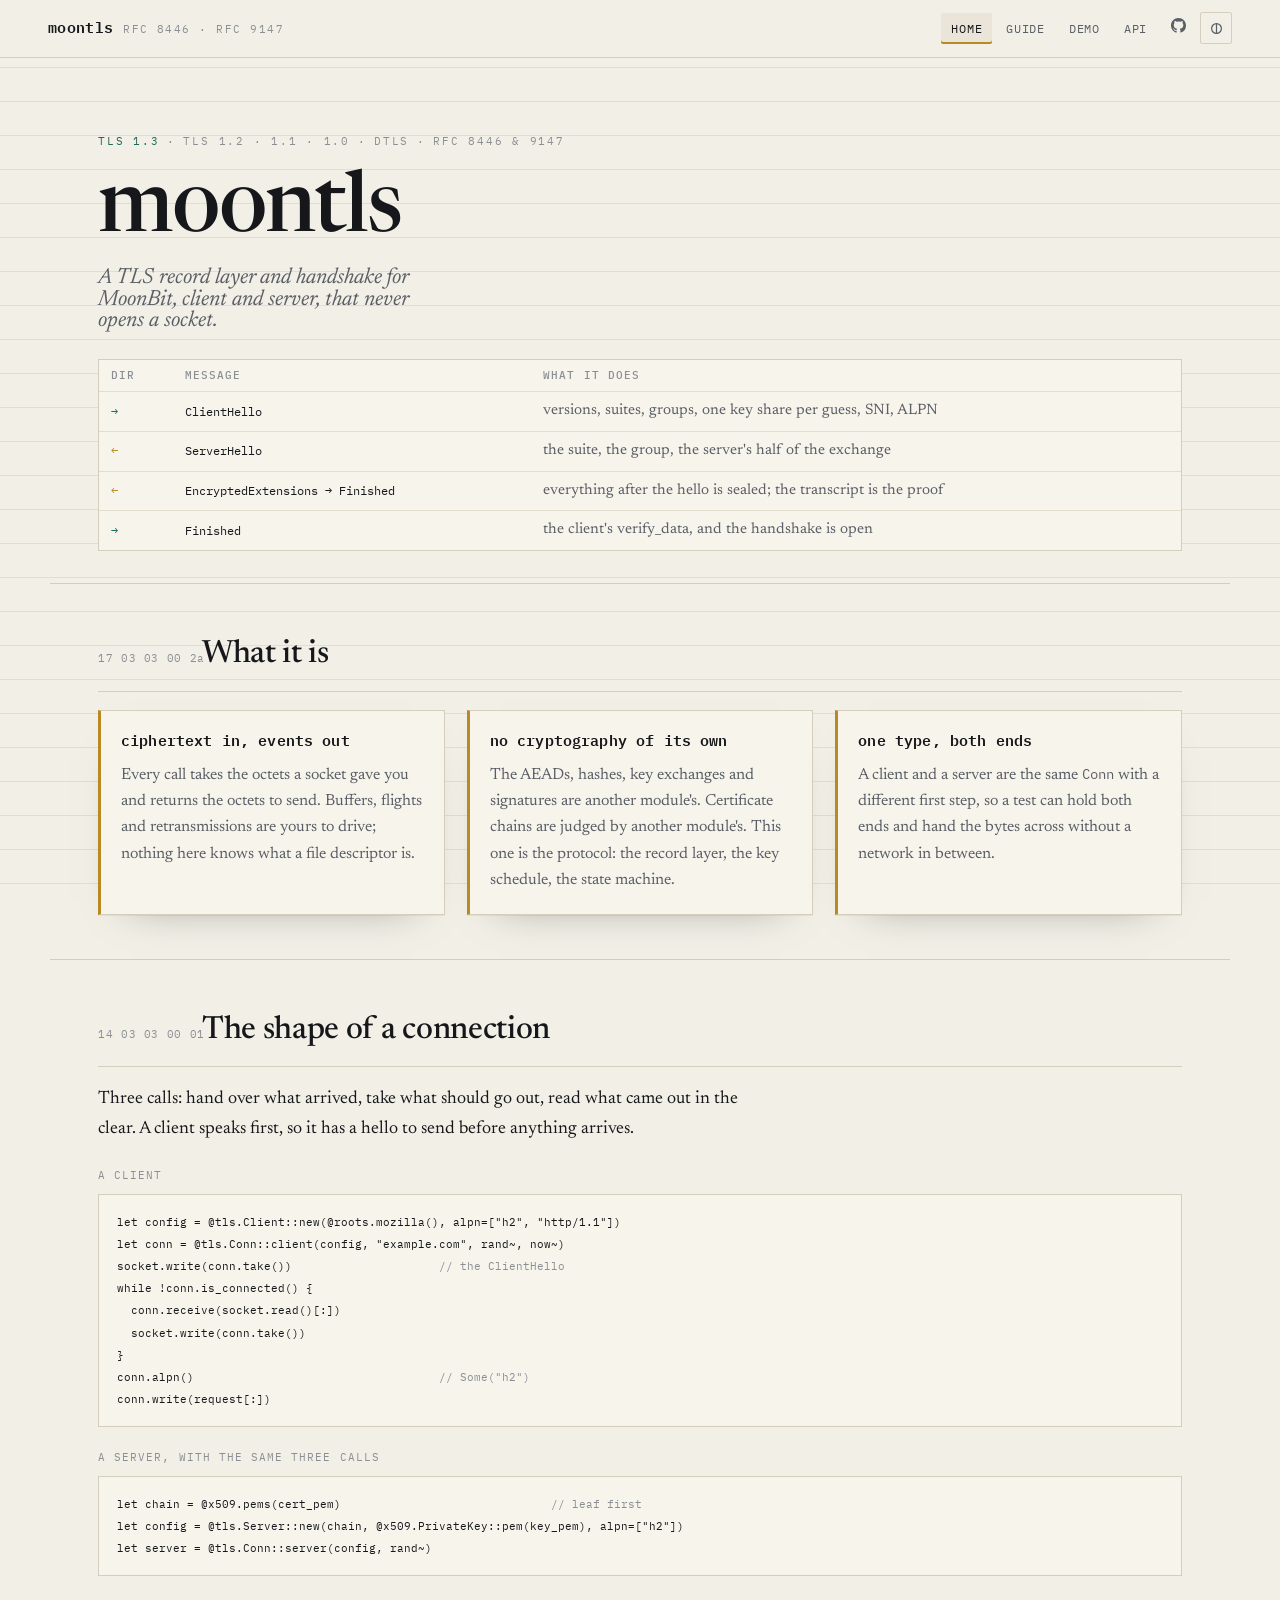
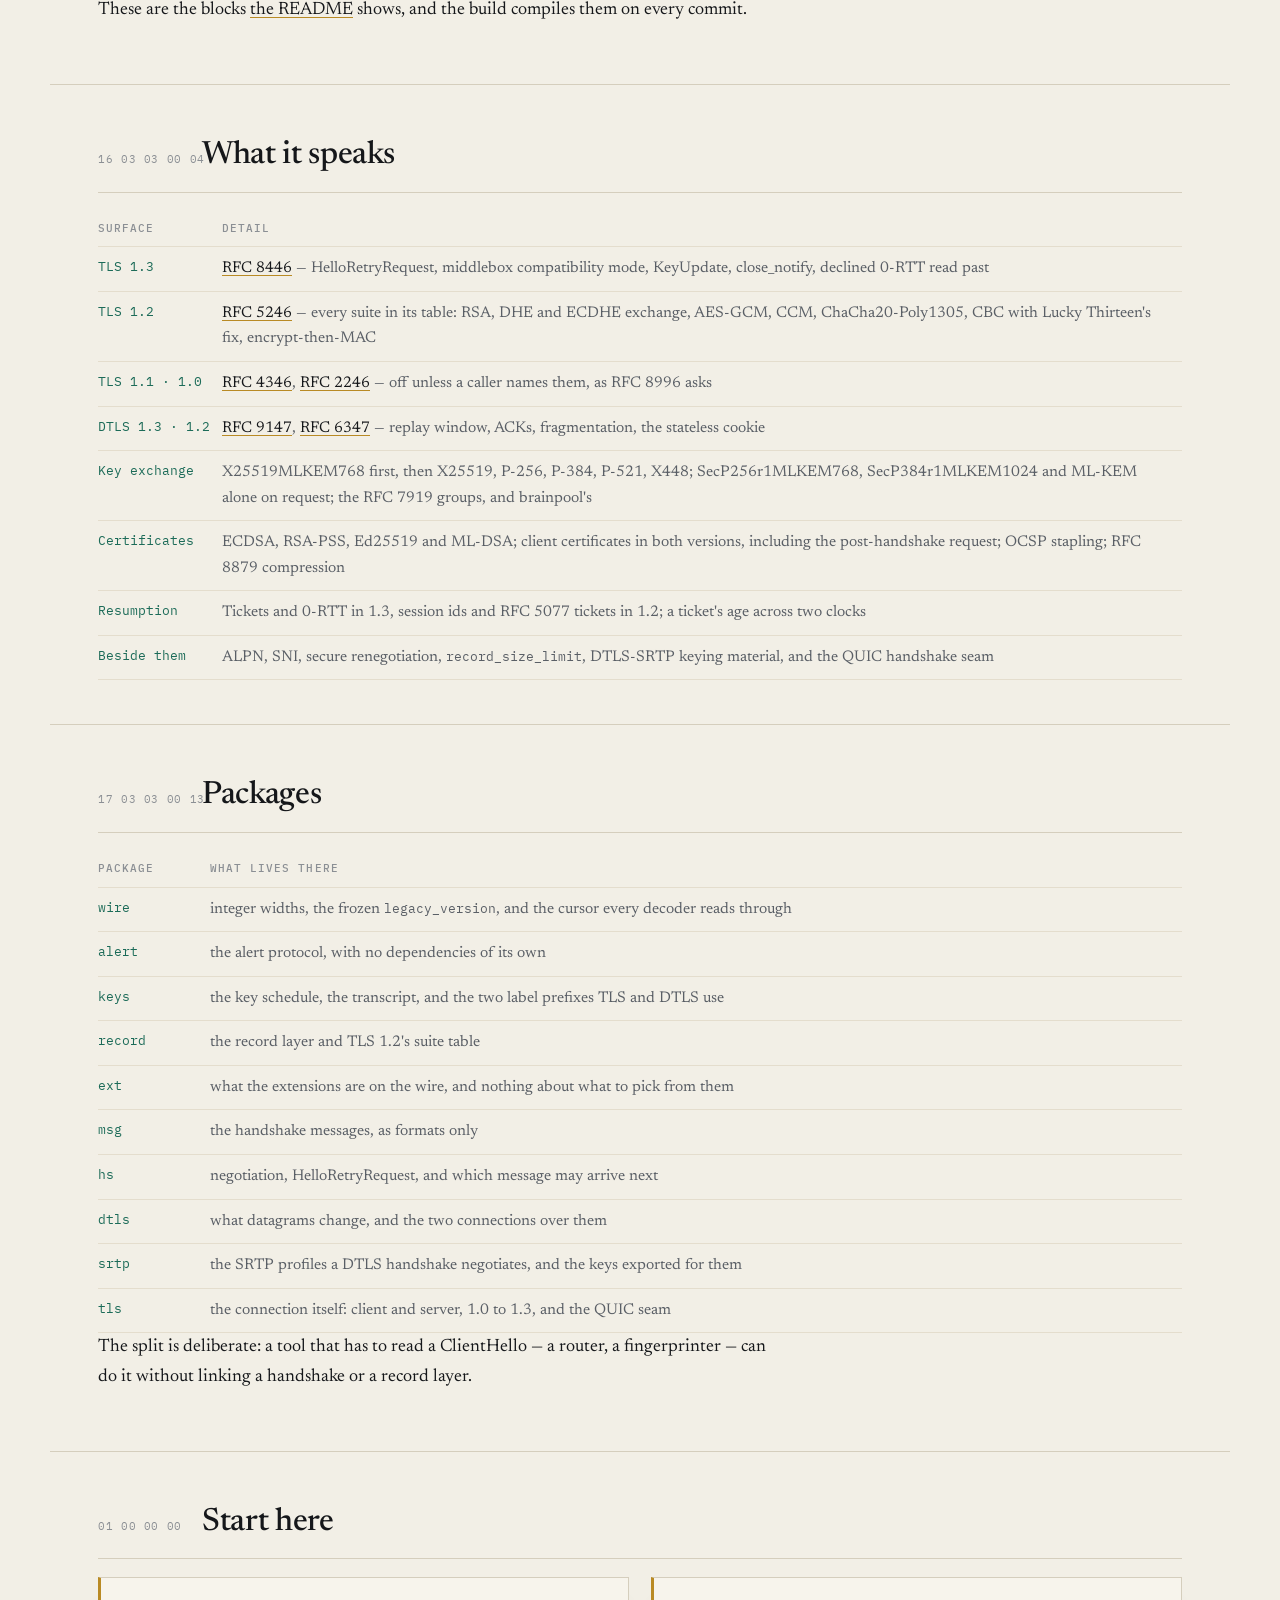
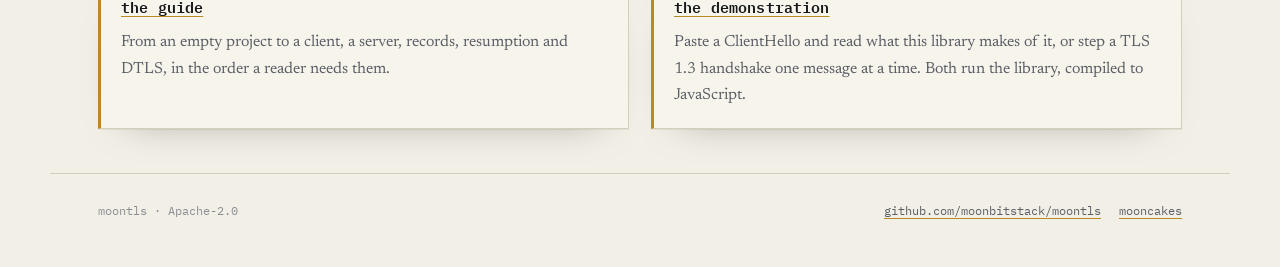
==== docs/index.html @ af24d04d "feat(moontls): the documentation site, five pieces, with the library running in the page. The site i" ====
<!DOCTYPE html>
<html lang="en">
<head>
<meta charset="utf-8">
<meta name="viewport" content="width=device-width, initial-scale=1">
<title>moontls — TLS 1.3, TLS 1.2 and DTLS in MoonBit</title>
<meta name="description" content="TLS 1.3, TLS 1.2, TLS 1.1 and 1.0, and DTLS 1.3 and 1.2 as a state machine for MoonBit: ciphertext in, ciphertext out, no sockets.">
<link rel="icon" href="assets/favicon.svg" type="image/svg+xml">
<link rel="stylesheet" href="assets/css/record.css">
</head>
<body>

<header class="masthead">
  <a class="brand" href="index.html"><b>moontls</b><span>RFC 8446 · RFC 9147</span></a>
  <nav>
    <a href="index.html" aria-current="page">Home</a>
    <a href="guide.html">Guide</a>
    <a href="demo.html">Demo</a>
    <a href="api.html">API</a>
    <a href="https://github.com/moonbitstack/moontls" aria-label="The repository on GitHub">
      <svg width="15" height="15" viewBox="0 0 16 16" fill="currentColor" aria-hidden="true"><path d="M8 0C3.58 0 0 3.58 0 8c0 3.54 2.29 6.53 5.47 7.59.4.07.55-.17.55-.38 0-.19-.01-.82-.01-1.49-2.01.37-2.53-.49-2.69-.94-.09-.23-.48-.94-.82-1.13-.28-.15-.68-.52-.01-.53.63-.01 1.08.58 1.23.82.72 1.21 1.87.87 2.33.66.07-.52.28-.87.51-1.07-1.78-.2-3.64-.89-3.64-3.95 0-.87.31-1.59.82-2.15-.08-.2-.36-1.02.08-2.12 0 0 .67-.21 2.2.82a7.4 7.4 0 0 1 2-.27c.68 0 1.36.09 2 .27 1.53-1.04 2.2-.82 2.2-.82.44 1.1.16 1.92.08 2.12.51.56.82 1.27.82 2.15 0 3.07-1.87 3.75-3.65 3.95.29.25.54.73.54 1.48 0 1.07-.01 1.93-.01 2.2 0 .21.15.46.55.38A7.995 7.995 0 0 0 16 8c0-4.42-3.58-8-8-8Z"/></svg>
    </a>
    <button class="icon-button" data-theme-toggle aria-label="Switch the theme" title="Theme">
      <svg width="15" height="15" viewBox="0 0 16 16" fill="none" stroke="currentColor" stroke-width="1.3" aria-hidden="true"><circle cx="8" cy="8" r="5.2"/><path d="M8 2.8v10.4"/></svg>
    </button>
  </nav>
</header>

<main>

<div class="lede">
  <p class="eyebrow"><em>TLS 1.3</em><span class="dot">·</span>TLS 1.2 · 1.1 · 1.0<span class="dot">·</span>DTLS<span class="dot">·</span>RFC 8446 &amp; 9147</p>
  <h1>moontls
    <small>A TLS record layer and handshake for MoonBit, client and server, that never opens a socket.</small>
  </h1>

  <div class="strip">
    <table>
      <thead><tr><th>Dir</th><th>Message</th><th>What it does</th></tr></thead>
      <tbody>
        <tr><td class="dir">→</td><td>ClientHello</td><td class="what">versions, suites, groups, one key share per guess, SNI, ALPN</td></tr>
        <tr><td class="dir back">←</td><td>ServerHello</td><td class="what">the suite, the group, the server's half of the exchange</td></tr>
        <tr><td class="dir back">←</td><td>EncryptedExtensions → Finished</td><td class="what">everything after the hello is sealed; the transcript is the proof</td></tr>
        <tr><td class="dir">→</td><td>Finished</td><td class="what">the client's verify_data, and the handshake is open</td></tr>
      </tbody>
    </table>
  </div>
</div>

<section class="rule">
  <h2><span class="octets">17 03 03 00 2a</span>What it is</h2>
  <div class="grid three">
    <div class="card">
      <h3>ciphertext in, events out</h3>
      <p>Every call takes the octets a socket gave you and returns the octets to send. Buffers, flights and
      retransmissions are yours to drive; nothing here knows what a file descriptor is.</p>
    </div>
    <div class="card">
      <h3>no cryptography of its own</h3>
      <p>The AEADs, hashes, key exchanges and signatures are another module's. Certificate chains are judged
      by another module's. This one is the protocol: the record layer, the key schedule, the state machine.</p>
    </div>
    <div class="card">
      <h3>one type, both ends</h3>
      <p>A client and a server are the same <code>Conn</code> with a different first step, so a test can hold
      both ends and hand the bytes across without a network in between.</p>
    </div>
  </div>
</section>

<section class="rule">
  <h2><span class="octets">14 03 03 00 01</span>The shape of a connection</h2>
  <p class="prose">Three calls: hand over what arrived, take what should go out, read what came out in the clear.
  A client speaks first, so it has a hello to send before anything arrives.</p>

  <p class="caption">a client</p>
<pre class="code mbt"><code>let config = @tls.Client::new(@roots.mozilla(), alpn=["h2", "http/1.1"])
let conn = @tls.Conn::client(config, "example.com", rand~, now~)
socket.write(conn.take())                     <span class="c">// the ClientHello</span>
while !conn.is_connected() {
  conn.receive(socket.read()[:])
  socket.write(conn.take())
}
conn.alpn()                                   <span class="c">// Some("h2")</span>
conn.write(request[:])</code></pre>

  <p class="caption">a server, with the same three calls</p>
<pre class="code mbt"><code>let chain = @x509.pems(cert_pem)                              <span class="c">// leaf first</span>
let config = @tls.Server::new(chain, @x509.PrivateKey::pem(key_pem), alpn=["h2"])
let server = @tls.Conn::server(config, rand~)</code></pre>

  <p class="prose">These are the blocks <a href="https://github.com/moonbitstack/moontls#readme">the README</a>
  shows, and the build compiles them on every commit.</p>
</section>

<section class="rule">
  <h2><span class="octets">16 03 03 00 04</span>What it speaks</h2>
  <table class="capabilities">
    <thead><tr><th>Surface</th><th>Detail</th></tr></thead>
    <tbody>
      <tr><td>TLS 1.3</td><td><a href="https://www.rfc-editor.org/rfc/rfc8446">RFC 8446</a> — HelloRetryRequest, middlebox compatibility mode, KeyUpdate, close_notify, declined 0-RTT read past</td></tr>
      <tr><td>TLS 1.2</td><td><a href="https://www.rfc-editor.org/rfc/rfc5246">RFC 5246</a> — every suite in its table: RSA, DHE and ECDHE exchange, AES-GCM, CCM, ChaCha20-Poly1305, CBC with Lucky Thirteen's fix, encrypt-then-MAC</td></tr>
      <tr><td>TLS 1.1 · 1.0</td><td><a href="https://www.rfc-editor.org/rfc/rfc4346">RFC 4346</a>, <a href="https://www.rfc-editor.org/rfc/rfc2246">RFC 2246</a> — off unless a caller names them, as RFC 8996 asks</td></tr>
      <tr><td>DTLS 1.3 · 1.2</td><td><a href="https://www.rfc-editor.org/rfc/rfc9147">RFC 9147</a>, <a href="https://www.rfc-editor.org/rfc/rfc6347">RFC 6347</a> — replay window, ACKs, fragmentation, the stateless cookie</td></tr>
      <tr><td>Key exchange</td><td>X25519MLKEM768 first, then X25519, P-256, P-384, P-521, X448; SecP256r1MLKEM768, SecP384r1MLKEM1024 and ML-KEM alone on request; the RFC 7919 groups, and brainpool's</td></tr>
      <tr><td>Certificates</td><td>ECDSA, RSA-PSS, Ed25519 and ML-DSA; client certificates in both versions, including the post-handshake request; OCSP stapling; RFC 8879 compression</td></tr>
      <tr><td>Resumption</td><td>Tickets and 0-RTT in 1.3, session ids and RFC 5077 tickets in 1.2; a ticket's age across two clocks</td></tr>
      <tr><td>Beside them</td><td>ALPN, SNI, secure renegotiation, <code>record_size_limit</code>, DTLS-SRTP keying material, and the QUIC handshake seam</td></tr>
    </tbody>
  </table>
</section>

<section class="rule">
  <h2><span class="octets">17 03 03 00 13</span>Packages</h2>
  <table class="capabilities">
    <thead><tr><th>Package</th><th>What lives there</th></tr></thead>
    <tbody>
      <tr><td>wire</td><td>integer widths, the frozen <code>legacy_version</code>, and the cursor every decoder reads through</td></tr>
      <tr><td>alert</td><td>the alert protocol, with no dependencies of its own</td></tr>
      <tr><td>keys</td><td>the key schedule, the transcript, and the two label prefixes TLS and DTLS use</td></tr>
      <tr><td>record</td><td>the record layer and TLS 1.2's suite table</td></tr>
      <tr><td>ext</td><td>what the extensions are on the wire, and nothing about what to pick from them</td></tr>
      <tr><td>msg</td><td>the handshake messages, as formats only</td></tr>
      <tr><td>hs</td><td>negotiation, HelloRetryRequest, and which message may arrive next</td></tr>
      <tr><td>dtls</td><td>what datagrams change, and the two connections over them</td></tr>
      <tr><td>srtp</td><td>the SRTP profiles a DTLS handshake negotiates, and the keys exported for them</td></tr>
      <tr><td>tls</td><td>the connection itself: client and server, 1.0 to 1.3, and the QUIC seam</td></tr>
    </tbody>
  </table>
  <p class="prose">The split is deliberate: a tool that has to read a ClientHello — a router, a fingerprinter —
  can do it without linking a handshake or a record layer.</p>
</section>

<section class="rule">
  <h2><span class="octets">01 00 00 00</span>Start here</h2>
  <div class="grid two">
    <div class="card">
      <h3><a href="guide.html">the guide</a></h3>
      <p>From an empty project to a client, a server, records, resumption and DTLS, in the order a reader
      needs them.</p>
    </div>
    <div class="card">
      <h3><a href="demo.html">the demonstration</a></h3>
      <p>Paste a ClientHello and read what this library makes of it, or step a TLS 1.3 handshake one message
      at a time. Both run the library, compiled to JavaScript.</p>
    </div>
  </div>
</section>

</main>

<footer>
  <span>moontls · Apache-2.0</span>
  <span class="sep"></span>
  <a href="https://github.com/moonbitstack/moontls">github.com/moonbitstack/moontls</a>
  <a href="https://mooncakes.io/docs/moonbitstack/moontls">mooncakes</a>
</footer>

<script src="assets/js/site.js"></script>
</body>
</html>
---- docs/assets/css/record.css ----
/* moontls — the record ledger.
   A page set like a specification: ruled paper, octets in the margin, one accent for what a key
   establishes and one for what an alert refuses. */

@import url("https://fonts.googleapis.com/css2?family=Newsreader:ital,opsz,wght@0,6..72,300;0,6..72,400;0,6..72,500;0,6..72,600;1,6..72,400&family=IBM+Plex+Mono:wght@400;500;600&display=swap");

:root {
  --paper: #f2efe6;
  --paper-2: #eae5d8;
  --panel: #f7f4ec;
  --ink: #15171a;
  --ink-soft: #5a5f66;
  --ink-faint: #8b8f94;
  --rule: #d5cebd;
  --rule-soft: #e4ddcd;
  --key: #1c6b58;
  --key-wash: #dde8e2;
  --alert: #a8432b;
  --alert-wash: #f0e0d8;
  --mark: #b98a24;
  --shadow: 0 1px 0 rgba(21, 23, 26, 0.06), 0 18px 40px -32px rgba(21, 23, 26, 0.5);
  --serif: "Newsreader", Georgia, "Times New Roman", serif;
  --mono: "IBM Plex Mono", ui-monospace, SFMono-Regular, Menlo, monospace;
  --measure: 68ch;
}

@media (prefers-color-scheme: dark) {
  :root {
    --paper: #0c0e11;
    --paper-2: #111419;
    --panel: #14171c;
    --ink: #e8e5dd;
    --ink-soft: #a3a9b1;
    --ink-faint: #6f757d;
    --rule: #22262d;
    --rule-soft: #1a1e24;
    --key: #5cc2a2;
    --key-wash: #14261f;
    --alert: #e0856d;
    --alert-wash: #2a1a16;
    --mark: #d6a544;
    --shadow: 0 1px 0 rgba(0, 0, 0, 0.5), 0 22px 50px -34px rgba(0, 0, 0, 0.9);
  }
}

html[data-theme="light"] {
  --paper: #f2efe6;
  --paper-2: #eae5d8;
  --panel: #f7f4ec;
  --ink: #15171a;
  --ink-soft: #5a5f66;
  --ink-faint: #8b8f94;
  --rule: #d5cebd;
  --rule-soft: #e4ddcd;
  --key: #1c6b58;
  --key-wash: #dde8e2;
  --alert: #a8432b;
  --alert-wash: #f0e0d8;
  --mark: #b98a24;
  --shadow: 0 1px 0 rgba(21, 23, 26, 0.06), 0 18px 40px -32px rgba(21, 23, 26, 0.5);
}

html[data-theme="dark"] {
  --paper: #0c0e11;
  --paper-2: #111419;
  --panel: #14171c;
  --ink: #e8e5dd;
  --ink-soft: #a3a9b1;
  --ink-faint: #6f757d;
  --rule: #22262d;
  --rule-soft: #1a1e24;
  --key: #5cc2a2;
  --key-wash: #14261f;
  --alert: #e0856d;
  --alert-wash: #2a1a16;
  --mark: #d6a544;
  --shadow: 0 1px 0 rgba(0, 0, 0, 0.5), 0 22px 50px -34px rgba(0, 0, 0, 0.9);
}

* { box-sizing: border-box; }

/* The rules are a fixed backdrop rather than the body's own background: a panel that covers them
   should, and a body background would be painted below every one of them anyway. */
body::before {
  content: "";
  position: fixed;
  inset: 0;
  z-index: -1;
  pointer-events: none;
  background-image: linear-gradient(
    to bottom,
    color-mix(in srgb, var(--rule) 55%, transparent) 1px,
    transparent 1px
  );
  background-size: 100% 34px;
  background-position: 0 -1px;
}

html {
  background: var(--paper);
  color: var(--ink);
  scroll-behavior: smooth;
}

@media (prefers-reduced-motion: reduce) {
  html { scroll-behavior: auto; }
  * { animation-duration: 0.001ms !important; transition-duration: 0.001ms !important; }
}

body {
  margin: 0;
  font-family: var(--serif);
  font-size: 18px;
  line-height: 1.65;
  font-optical-sizing: auto;
  text-rendering: optimizeLegibility;
}

html, button, input, textarea, select, pre, code { font-variant-ligatures: no-contextual; }

a { color: var(--ink); text-decoration-color: var(--mark); text-underline-offset: 3px; }
a:hover { color: var(--key); }

code, pre, .mono { font-family: var(--mono); font-size: 0.86em; }

/* ---------------------------------------------------------------- the shell */

.masthead {
  position: sticky;
  top: 0;
  z-index: 20;
  display: flex;
  align-items: center;
  gap: 18px;
  padding: 12px clamp(16px, 4vw, 48px);
  border-bottom: 1px solid var(--rule);
  background: color-mix(in srgb, var(--paper) 88%, transparent);
  backdrop-filter: blur(10px);
}

.brand {
  display: flex;
  align-items: baseline;
  gap: 10px;
  text-decoration: none;
  color: var(--ink);
  margin-right: auto;
}

.brand b {
  font-family: var(--mono);
  font-weight: 600;
  font-size: 15px;
  letter-spacing: 0.02em;
}

.brand span {
  font-family: var(--mono);
  font-size: 10.5px;
  letter-spacing: 0.14em;
  text-transform: uppercase;
  color: var(--ink-faint);
}

.masthead nav { display: flex; gap: 4px; align-items: center; }

.masthead nav a {
  font-family: var(--mono);
  font-size: 12px;
  letter-spacing: 0.06em;
  text-transform: uppercase;
  text-decoration: none;
  color: var(--ink-soft);
  padding: 6px 10px;
  border-radius: 2px;
}

.masthead nav a:hover, .masthead nav a[aria-current="page"] {
  color: var(--ink);
  background: var(--paper-2);
}

.masthead nav a[aria-current="page"] { box-shadow: inset 0 -2px 0 var(--mark); }

.icon-button {
  display: inline-grid;
  place-items: center;
  width: 32px;
  height: 32px;
  padding: 0;
  border: 1px solid var(--rule);
  border-radius: 2px;
  background: transparent;
  color: var(--ink-soft);
  cursor: pointer;
}

.icon-button:hover { color: var(--ink); border-color: var(--ink-faint); }
.icon-button svg { display: block; }

/* ---------------------------------------------------------------- the page */

main { display: block; }

.lede {
  max-width: 1180px;
  margin: 0 auto;
  padding: clamp(28px, 6vw, 72px) clamp(16px, 4vw, 48px) 24px;
}

.eyebrow {
  font-family: var(--mono);
  font-size: 11px;
  line-height: 2;
  letter-spacing: 0.16em;
  text-transform: uppercase;
  color: var(--ink-faint);
  display: block;
  max-width: 78ch;
}

.eyebrow em {
  font-style: normal;
  color: var(--key);
}

.eyebrow .dot { color: var(--ink-faint); margin: 0 0.7em; }

h1 {
  font-size: clamp(42px, 8vw, 84px);
  line-height: 0.98;
  font-weight: 500;
  letter-spacing: -0.02em;
  margin: 18px 0 0;
}

h1 small {
  display: block;
  font-size: clamp(17px, 2.2vw, 22px);
  font-weight: 400;
  font-style: italic;
  color: var(--ink-soft);
  margin-top: 16px;
  letter-spacing: 0;
  max-width: 30ch;
}

section {
  max-width: 1180px;
  margin: 0 auto;
  padding: 44px clamp(16px, 4vw, 48px);
}

.rule { border-top: 1px solid var(--rule); }

h2 {
  display: grid;
  grid-template-columns: 96px minmax(0, 1fr);
  align-items: baseline;
  gap: 8px;
  font-size: clamp(24px, 3.4vw, 32px);
  font-weight: 500;
  letter-spacing: -0.01em;
  margin: 0 0 18px;
  border-bottom: 1px solid var(--rule);
  padding-bottom: 10px;
}

h2 .octets {
  font-family: var(--mono);
  font-size: 10.5px;
  letter-spacing: 0.06em;
  color: var(--ink-faint);
  font-weight: 400;
  white-space: nowrap;
}

h3 {
  font-size: 19px;
  font-weight: 600;
  margin: 26px 0 8px;
}

p { margin: 0 0 14px; max-width: var(--measure); }

.prose { max-width: var(--measure); }

.grid { display: grid; gap: 22px; }
.grid.two { grid-template-columns: repeat(auto-fit, minmax(300px, 1fr)); }
.grid.three { grid-template-columns: repeat(auto-fit, minmax(240px, 1fr)); }

.card {
  border: 1px solid var(--rule);
  border-left: 3px solid var(--mark);
  background: var(--panel);
  padding: 18px 20px 6px;
  box-shadow: var(--shadow);
}

.card h3 { margin-top: 0; font-size: 15px; font-family: var(--mono); letter-spacing: 0.01em; }
.card p { font-size: 16px; color: var(--ink-soft); max-width: none; }

/* ---------------------------------------------------------------- the handshake strip */

.strip {
  margin: 26px 0 8px;
  border: 1px solid var(--rule);
  background: var(--panel);
  overflow-x: auto;
}

.strip table { width: 100%; border-collapse: collapse; font-family: var(--mono); font-size: 12px; }
.strip th, .strip td { text-align: left; padding: 7px 12px; border-bottom: 1px solid var(--rule-soft); white-space: nowrap; }
.strip th { font-weight: 500; color: var(--ink-faint); font-size: 10.5px; letter-spacing: 0.1em; text-transform: uppercase; }
.strip tr:last-child td { border-bottom: 0; }
.strip td.dir { color: var(--key); }
.strip td.dir.back { color: var(--mark); }
.strip td.what { font-family: var(--serif); font-size: 15px; white-space: normal; color: var(--ink-soft); }

/* ---------------------------------------------------------------- code */

.code {
  position: relative;
  margin: 16px 0 20px;
  border: 1px solid var(--rule);
  background: var(--panel);
  overflow-x: auto;
  padding: 16px 18px;
  font-family: var(--mono);
  font-size: 13px;
  line-height: 1.7;
  color: var(--ink);
  tab-size: 2;
}

.code .c { color: var(--ink-faint); }
.code .k { color: var(--key); }
.code .s { color: var(--alert); }

.caption {
  font-family: var(--mono);
  font-size: 10.5px;
  letter-spacing: 0.1em;
  text-transform: uppercase;
  color: var(--ink-faint);
  margin: 22px 0 -6px;
}

/* ---------------------------------------------------------------- the capability table */

.capabilities { width: 100%; border-collapse: collapse; font-size: 15.5px; }
.capabilities th, .capabilities td { text-align: left; padding: 9px 12px 9px 0; border-bottom: 1px solid var(--rule-soft); vertical-align: top; }
.capabilities th { font-family: var(--mono); font-size: 10.5px; letter-spacing: 0.1em; text-transform: uppercase; color: var(--ink-faint); font-weight: 500; }
.capabilities td:first-child { font-family: var(--mono); font-size: 13px; white-space: nowrap; color: var(--key); }
.capabilities td:last-child { color: var(--ink-soft); }

/* ---------------------------------------------------------------- the demonstration */

.demo-grid { display: grid; gap: 18px; grid-template-columns: minmax(0, 1fr) minmax(0, 1.1fr); align-items: start; }
@media (width <= 900px) { .demo-grid { grid-template-columns: minmax(0, 1fr); } }

textarea.hex {
  width: 100%;
  min-height: 180px;
  border: 1px solid var(--rule);
  background: var(--panel);
  color: var(--ink);
  font-family: var(--mono);
  font-size: 12px;
  line-height: 1.6;
  padding: 12px;
  resize: vertical;
  overflow-wrap: anywhere;
}

.controls { display: flex; gap: 10px; align-items: center; margin: 12px 0; flex-wrap: wrap; }

button.action {
  font-family: var(--mono);
  font-size: 12px;
  letter-spacing: 0.08em;
  text-transform: uppercase;
  padding: 9px 16px;
  border: 1px solid var(--ink);
  background: var(--ink);
  color: var(--paper);
  cursor: pointer;
}

button.action:hover { background: var(--key); border-color: var(--key); color: var(--paper); }
button.action.ghost { background: transparent; color: var(--ink); border-color: var(--rule); }
button.action.ghost:hover { border-color: var(--ink); background: var(--paper-2); color: var(--ink); }
button.action:disabled { opacity: 0.45; cursor: default; }

.result { border: 1px solid var(--rule); background: var(--panel); min-height: 180px; }
.result .head {
  display: flex;
  justify-content: space-between;
  gap: 12px;
  padding: 10px 14px;
  border-bottom: 1px solid var(--rule);
  font-family: var(--mono);
  font-size: 10.5px;
  letter-spacing: 0.1em;
  text-transform: uppercase;
  color: var(--ink-faint);
}
.result .body { padding: 6px 14px 12px; max-height: 460px; overflow: auto; }

.fact { display: grid; grid-template-columns: 132px minmax(0, 1fr); gap: 10px; padding: 6px 0; border-bottom: 1px dotted var(--rule); }
.fact:last-child { border-bottom: 0; }
.fact dt { font-family: var(--mono); font-size: 12px; color: var(--key); margin: 0; overflow-wrap: anywhere; }
.fact dd { margin: 0; font-size: 14.5px; color: var(--ink); overflow-wrap: anywhere; }
.fact dd .note { display: block; color: var(--ink-faint); font-size: 13px; font-family: var(--mono); }
.fact.bad dt { color: var(--alert); }

.trace { font-family: var(--mono); font-size: 12.5px; }
.trace .row { display: grid; grid-template-columns: 26px 26px minmax(0, 1fr) 78px 92px; gap: 6px; padding: 4px 0; border-bottom: 1px dotted var(--rule); align-items: baseline; }
.trace .row:last-child { border-bottom: 0; }
.trace .n { color: var(--ink-faint); font-size: 11px; }
.trace .arrow { color: var(--key); }
.trace .arrow.back { color: var(--mark); }
.trace .name { overflow-wrap: anywhere; }
.trace .size { color: var(--ink-faint); text-align: right; font-size: 11px; }
.trace .level { color: var(--ink-faint); font-size: 11px; }
.trace .keys { display: block; padding: 4px 0 4px 58px; color: var(--key); font-size: 11.5px; }
.trace .keys .row { border: 0; padding: 0; display: block; }
.trace .done { margin-top: 10px; padding-top: 8px; border-top: 1px solid var(--rule); color: var(--key); }

/* ---------------------------------------------------------------- the reference */

.api-shell {
  display: grid;
  grid-template-columns: 232px minmax(0, 1fr);
  gap: 34px;
  max-width: 1180px;
  margin: 0 auto;
  padding: 30px clamp(16px, 4vw, 48px) 80px;
  align-items: start;
}

@media (width <= 900px) { .api-shell { grid-template-columns: minmax(0, 1fr); } }

.api-nav { position: sticky; top: 66px; max-height: calc(100vh - 90px); overflow: auto; }
.api-nav h4 { font-family: var(--mono); font-size: 10.5px; letter-spacing: 0.12em; text-transform: uppercase; color: var(--ink-faint); margin: 18px 0 6px; font-weight: 500; }
.api-nav a { display: block; font-family: var(--mono); font-size: 12.5px; color: var(--ink-soft); text-decoration: none; padding: 3px 0; overflow-wrap: anywhere; }
.api-nav a:hover { color: var(--key); }

.pkg { margin-bottom: 54px; }
.pkg h3 { font-family: var(--mono); font-size: 17px; letter-spacing: 0; margin: 0 0 4px; }
.pkg h3 .tag { font-size: 10.5px; letter-spacing: 0.12em; text-transform: uppercase; color: var(--ink-faint); margin-left: 8px; }
.pkg .note { font-size: 15.5px; color: var(--ink-soft); border-left: 2px solid var(--rule); padding-left: 12px; margin: 0 0 18px; }
.api-group { font-family: var(--mono); font-size: 10.5px; letter-spacing: 0.14em; text-transform: uppercase; color: var(--ink-faint); margin: 26px 0 8px; padding-bottom: 5px; border-bottom: 1px solid var(--rule); }

.api-item { border-bottom: 1px solid var(--rule-soft); }
.api-item > summary {
  display: flex;
  gap: 10px;
  align-items: baseline;
  padding: 9px 4px;
  cursor: pointer;
  list-style: none;
  font-family: var(--mono);
  font-size: 13px;
  overflow-wrap: anywhere;
}
.api-item > summary::-webkit-details-marker { display: none; }
.api-item > summary:hover { background: var(--paper-2); }
.api-item .pm { color: var(--ink-faint); width: 10px; flex: none; }
.api-item[open] .pm::before { content: "−"; }
.api-item:not([open]) .pm::before { content: "+"; }
.api-item .decl { color: var(--ink); }
.api-item .badge {
  font-size: 9.5px;
  letter-spacing: 0.1em;
  text-transform: uppercase;
  color: var(--ink-faint);
  border: 1px solid var(--rule);
  padding: 1px 5px;
  margin-left: auto;
  flex: none;
}
.api-item .desc { padding: 2px 4px 14px 24px; }
.api-doc p { font-size: 15.5px; color: var(--ink-soft); max-width: 72ch; }
.api-doc code, .api-doc pre { font-size: 12.5px; background: var(--paper-2); padding: 1px 5px; }
.api-doc pre.eg { padding: 12px 14px; overflow-x: auto; border: 1px solid var(--rule); background: var(--panel); }
.api-doc pre.eg code { background: transparent; padding: 0; }
.api-fields { display: grid; grid-template-columns: minmax(120px, 200px) minmax(0, 1fr); gap: 4px 16px; margin: 8px 0; }
.api-fields dt { font-family: var(--mono); font-size: 12.5px; }
.api-fields dt .ty { color: var(--ink-faint); margin-left: 6px; font-size: 11.5px; }
.api-fields dd { margin: 0; font-size: 14.5px; color: var(--ink-soft); }
.derived { font-family: var(--mono); font-size: 11.5px; color: var(--ink-faint); padding-left: 24px; }
.derived code { color: var(--ink-soft); }
.api-stat { font-size: 15px; color: var(--ink-soft); border-left: 2px solid var(--mark); padding-left: 12px; }

/* ---------------------------------------------------------------- the footer */

footer {
  border-top: 1px solid var(--rule);
  padding: 28px clamp(16px, 4vw, 48px) 46px;
  font-family: var(--mono);
  font-size: 11.5px;
  color: var(--ink-faint);
  display: flex;
  gap: 18px;
  flex-wrap: wrap;
  align-items: center;
  max-width: 1180px;
  margin: 0 auto;
}
footer a { color: var(--ink-soft); }
footer .sep { flex: 1; }

/* ---------------------------------------------------------------- scrollbars
   Chrome drops `::-webkit-scrollbar` the moment `scrollbar-width` or `scrollbar-color` is set on
   the same element, and `scrollbar-color` inherits: the standard pair lives only in the branch
   that cannot see the pseudo-elements. */

@supports selector(::-webkit-scrollbar) {
  html::-webkit-scrollbar, .code::-webkit-scrollbar, .result .body::-webkit-scrollbar,
  .api-nav::-webkit-scrollbar, .strip::-webkit-scrollbar, textarea.hex::-webkit-scrollbar,
  body::-webkit-scrollbar, .api-doc pre.eg::-webkit-scrollbar {
    width: 10px;
    height: 10px;
  }
  html::-webkit-scrollbar-track, .code::-webkit-scrollbar-track, .result .body::-webkit-scrollbar-track,
  .api-nav::-webkit-scrollbar-track, .strip::-webkit-scrollbar-track,
  textarea.hex::-webkit-scrollbar-track, .api-doc pre.eg::-webkit-scrollbar-track {
    background: transparent;
  }
  html::-webkit-scrollbar-thumb {
    border-radius: 99px;
    border: 3px solid transparent;
    background-clip: content-box;
    background-color: color-mix(in srgb, var(--ink) 26%, transparent);
  }
  .code::-webkit-scrollbar-thumb, .result .body::-webkit-scrollbar-thumb,
  .api-nav::-webkit-scrollbar-thumb, .strip::-webkit-scrollbar-thumb,
  textarea.hex::-webkit-scrollbar-thumb, .api-doc pre.eg::-webkit-scrollbar-thumb {
    border-radius: 99px;
    border: 3px solid transparent;
    background-clip: content-box;
    background-color: color-mix(in srgb, var(--ink) 16%, transparent);
  }
  .code:hover::-webkit-scrollbar-thumb, .result .body:hover::-webkit-scrollbar-thumb,
  .api-nav:hover::-webkit-scrollbar-thumb, .strip:hover::-webkit-scrollbar-thumb,
  textarea.hex:hover::-webkit-scrollbar-thumb, .api-doc pre.eg:hover::-webkit-scrollbar-thumb {
    background-color: color-mix(in srgb, var(--ink) 34%, transparent);
  }
  /* The page's own bar hides its thumb at the top and shows it from the first scroll on; the
     track keeps its width either way, so nothing shifts when it appears. */
  html.at-top::-webkit-scrollbar-thumb { background: transparent; }
}

@supports not selector(::-webkit-scrollbar) {
  html { scrollbar-width: thin; scrollbar-color: color-mix(in srgb, var(--ink) 26%, transparent) transparent; }
  html.at-top { scrollbar-color: transparent transparent; }
  .code, .result .body, .api-nav, .strip, textarea.hex, .api-doc pre.eg {
    scrollbar-width: thin;
    scrollbar-color: color-mix(in srgb, var(--ink) 22%, transparent) transparent;
  }
}

::selection { background: var(--key-wash); color: var(--ink); }

/* ---------------------------------------------------------------- narrow screens */

@media (width <= 700px) {
  body { font-size: 17px; }
  /* Two rows rather than one: five links and a theme button do not fit beside the name at this
     width, and squeezing them is what makes a phone page scroll sideways. */
  .masthead { flex-wrap: wrap; row-gap: 4px; }
  .masthead nav {
    flex: 1 1 100%;
    min-width: 0;
    flex-wrap: wrap;
    justify-content: space-between;
  }
  h2 { grid-template-columns: minmax(0, 1fr); gap: 2px; }
  h2 .octets { order: -1; }
  .masthead { gap: 8px; padding: 10px 14px; }
  .lede h1 { font-size: clamp(34px, 12vw, 52px); }
  .brand span { display: none; }
  .masthead nav a { padding: 6px 7px; font-size: 11px; }
  /* Three columns on a phone: the strip wraps inside itself rather than scrolling sideways. */
  .strip table { font-size: 11px; table-layout: fixed; width: 100%; }
  .strip th, .strip td { white-space: normal; padding: 6px 8px; }
  .strip th:nth-child(1), .strip td:nth-child(1) { width: 34px; }
  .strip th:nth-child(2), .strip td:nth-child(2) { width: 40%; }
  .fact { grid-template-columns: minmax(0, 1fr); gap: 2px; }
  .trace .row { grid-template-columns: 20px 20px minmax(0, 1fr) 62px; }
  .trace .level { display: none; }
  .api-fields { grid-template-columns: minmax(0, 1fr); }
}
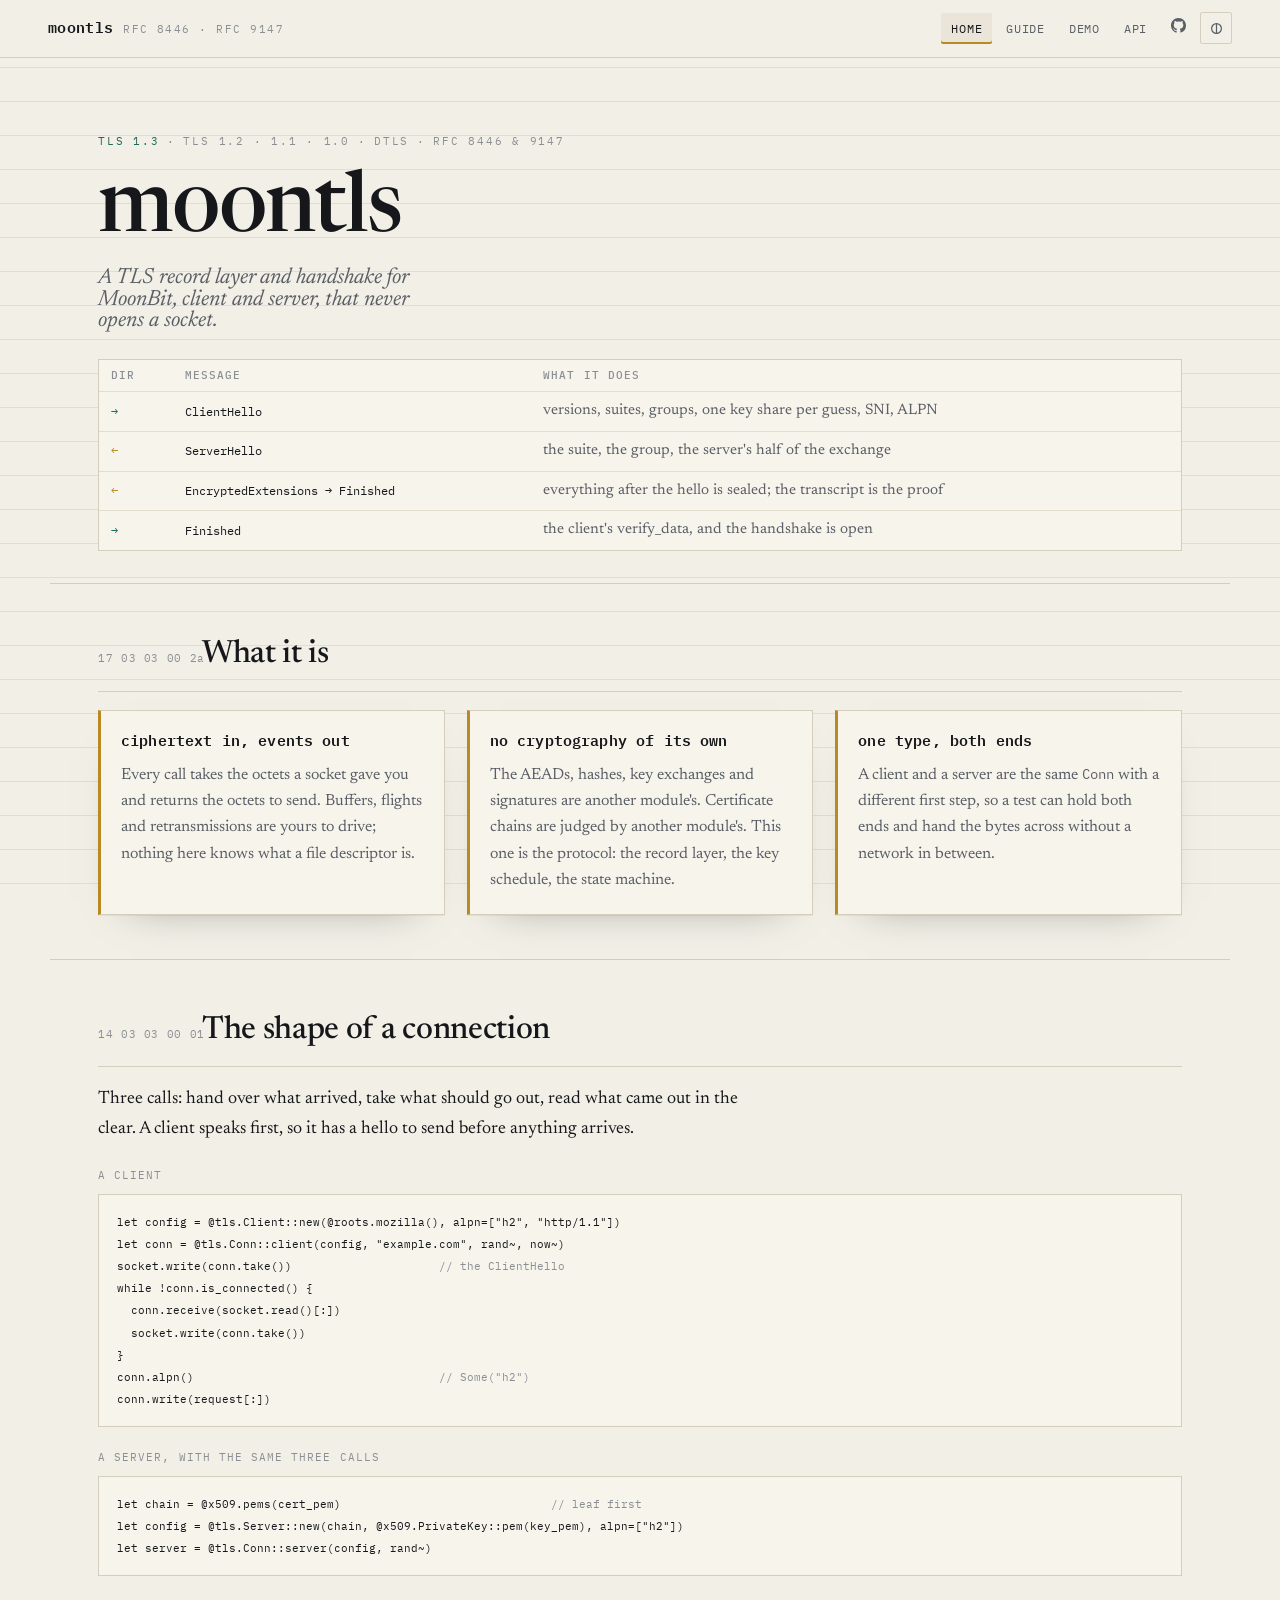
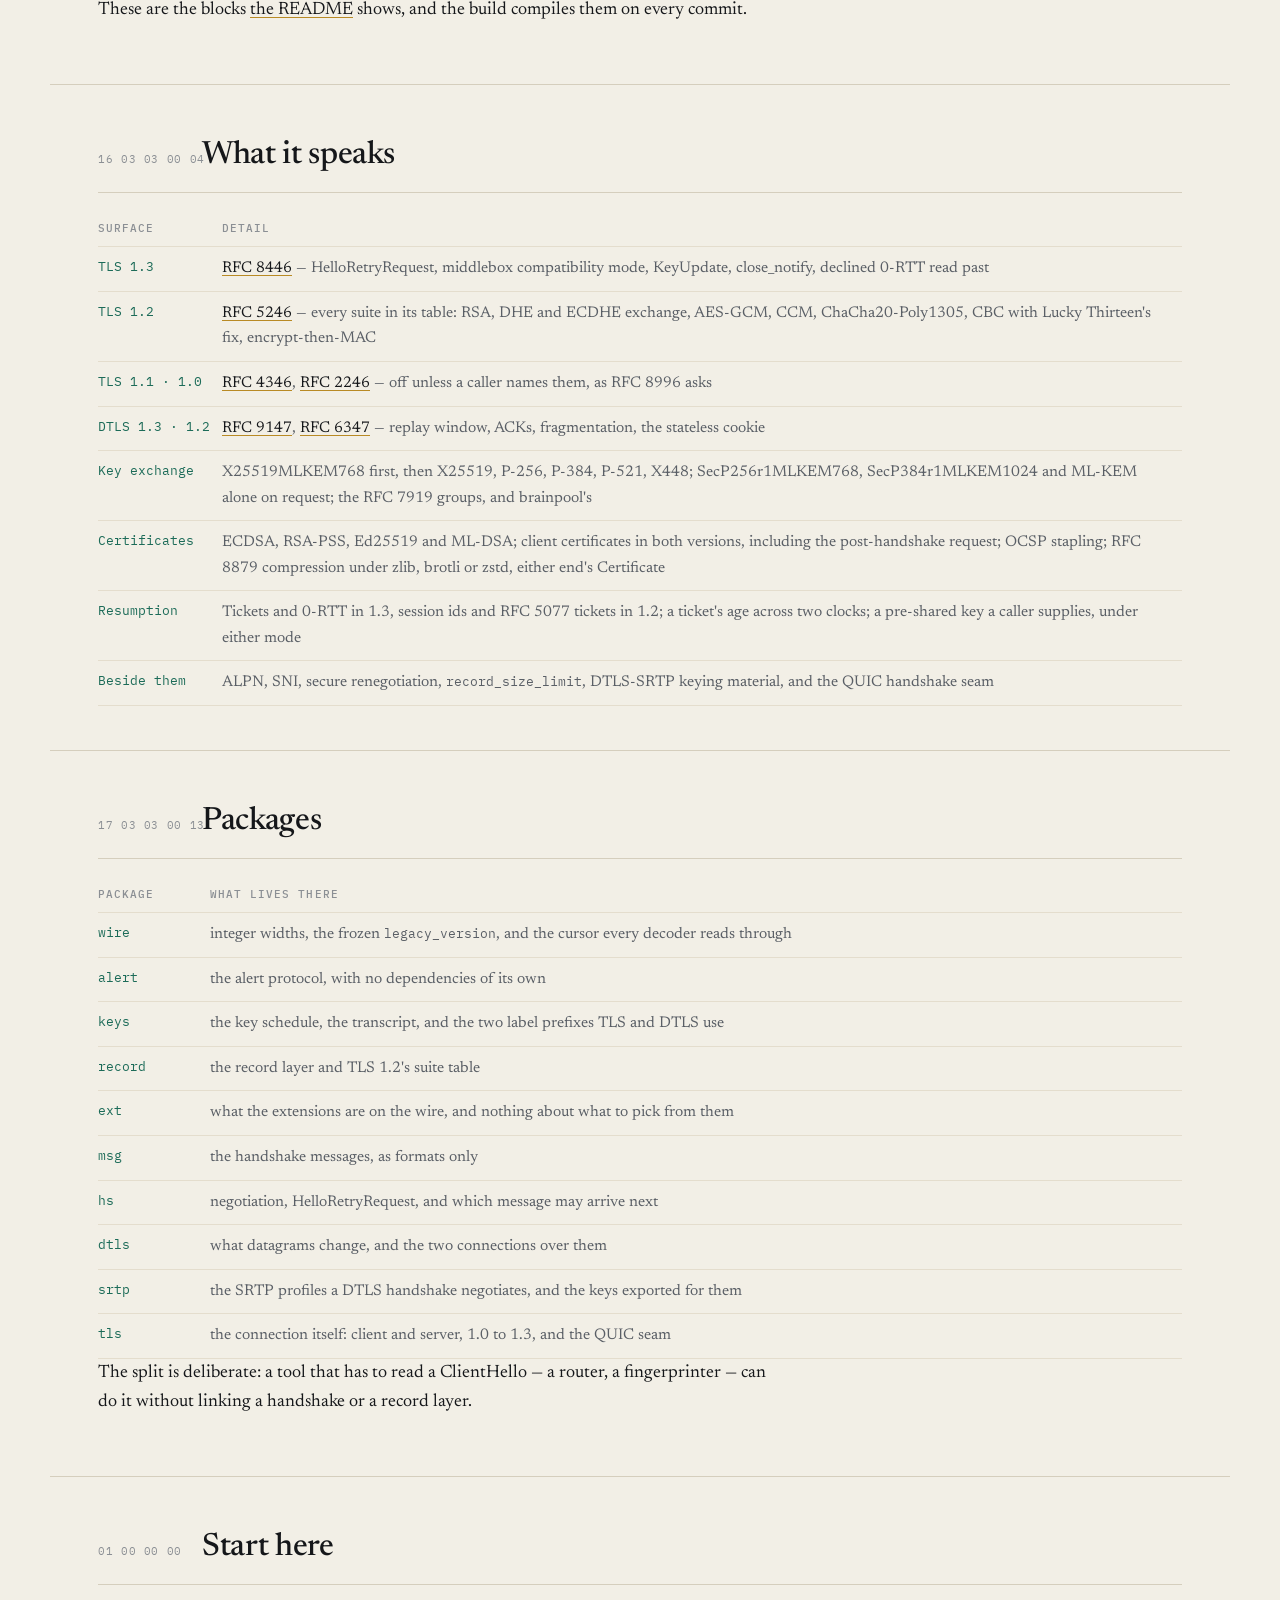
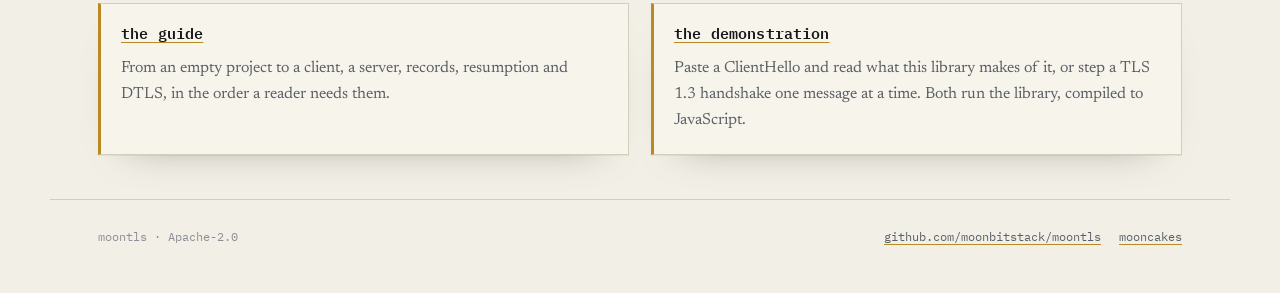
==== commit 42f928a8: "fixed(moontls): a malformed compress_certificate offer names no algorithm. Refusing it was wrong for" ====
--- a/docs/index.html
+++ b/docs/index.html
@@ -103,8 +103,8 @@
       <tr><td>TLS 1.1 · 1.0</td><td><a href="https://www.rfc-editor.org/rfc/rfc4346">RFC 4346</a>, <a href="https://www.rfc-editor.org/rfc/rfc2246">RFC 2246</a> — off unless a caller names them, as RFC 8996 asks</td></tr>
       <tr><td>DTLS 1.3 · 1.2</td><td><a href="https://www.rfc-editor.org/rfc/rfc9147">RFC 9147</a>, <a href="https://www.rfc-editor.org/rfc/rfc6347">RFC 6347</a> — replay window, ACKs, fragmentation, the stateless cookie</td></tr>
       <tr><td>Key exchange</td><td>X25519MLKEM768 first, then X25519, P-256, P-384, P-521, X448; SecP256r1MLKEM768, SecP384r1MLKEM1024 and ML-KEM alone on request; the RFC 7919 groups, and brainpool's</td></tr>
-      <tr><td>Certificates</td><td>ECDSA, RSA-PSS, Ed25519 and ML-DSA; client certificates in both versions, including the post-handshake request; OCSP stapling; RFC 8879 compression</td></tr>
-      <tr><td>Resumption</td><td>Tickets and 0-RTT in 1.3, session ids and RFC 5077 tickets in 1.2; a ticket's age across two clocks</td></tr>
+      <tr><td>Certificates</td><td>ECDSA, RSA-PSS, Ed25519 and ML-DSA; client certificates in both versions, including the post-handshake request; OCSP stapling; RFC 8879 compression under zlib, brotli or zstd, either end's Certificate</td></tr>
+      <tr><td>Resumption</td><td>Tickets and 0-RTT in 1.3, session ids and RFC 5077 tickets in 1.2; a ticket's age across two clocks; a pre-shared key a caller supplies, under either mode</td></tr>
       <tr><td>Beside them</td><td>ALPN, SNI, secure renegotiation, <code>record_size_limit</code>, DTLS-SRTP keying material, and the QUIC handshake seam</td></tr>
     </tbody>
   </table>
